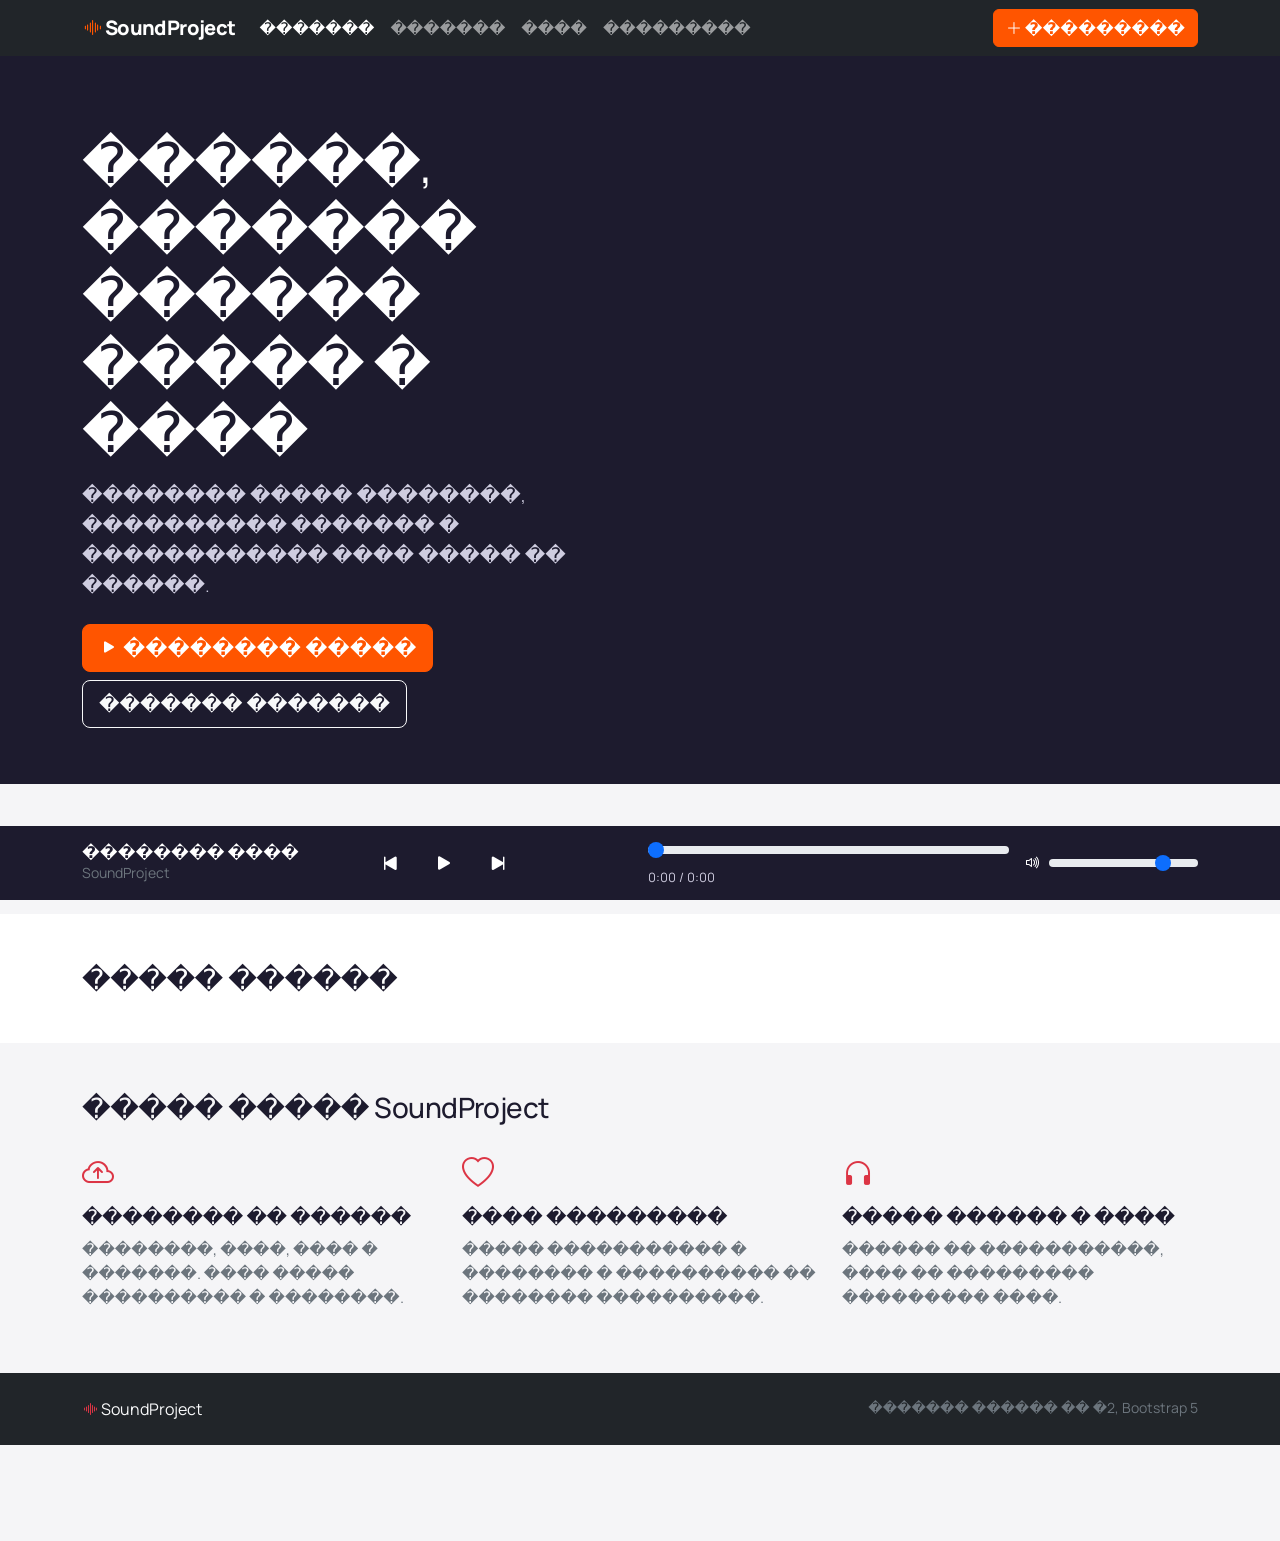
==== index.html @ 8f5ef2b9 "feat: add dark footer with navigation" ====
<!DOCTYPE html>
<html lang="ru">
<head>
    <meta charset="UTF-8">
    <meta name="viewport" content="width=device-width, initial-scale=1">
    <title>SoundProject � ������, ������� ������ �����</title>
    <meta name="description" content="SoundProject � ��������� ��� ����������� �������� � ����������.">
    <link rel="preconnect" href="https://fonts.googleapis.com">
    <link rel="preconnect" href="https://fonts.gstatic.com" crossorigin>
    <link href="https://fonts.googleapis.com/css2?family=Manrope:wght@400;600;800&display=swap" rel="stylesheet">
    <link href="https://cdn.jsdelivr.net/npm/bootstrap@5.3.3/dist/css/bootstrap.min.css" rel="stylesheet">
    <link href="https://cdn.jsdelivr.net/npm/bootstrap-icons@1.11.3/font/bootstrap-icons.min.css" rel="stylesheet">
    <link href="css/custom.css" rel="stylesheet">
</head>
<body>

    <header>
        <nav class="navbar navbar-expand-lg navbar-dark bg-dark sticky-top" aria-label="�������� ���������">
            <div class="container">
                <a class="navbar-brand" href="index.html"><i class="bi bi-soundwave"></i> SoundProject</a>
                <button class="navbar-toggler" type="button" data-bs-toggle="collapse" data-bs-target="#mainNav"
                        aria-controls="mainNav" aria-expanded="false" aria-label="������� ����">
                    <span class="navbar-toggler-icon"></span>
                </button>
                <div class="collapse navbar-collapse" id="mainNav">
                    <ul class="navbar-nav me-auto mb-2 mb-lg-0">
                        <li class="nav-item"><a class="nav-link active" aria-current="page" href="index.html">�������</a></li>
                        <li class="nav-item"><a class="nav-link" href="catalog.html">�������</a></li>
                        <li class="nav-item"><a class="nav-link" href="product.html">����</a></li>
                        <li class="nav-item"><a class="nav-link" href="order.html">���������</a></li>
                    </ul>
                    <button class="btn btn-accent" type="button" data-bs-toggle="modal" data-bs-target="#uploadModal">
                        <i class="bi bi-plus-lg"></i> ���������
                    </button>
                </div>
            </div>
        </nav>

        <section class="hero" aria-labelledby="heroTitle">
            <div class="container">
                <div class="row align-items-center g-5">
                    <div class="col-12 col-lg-6">
                        <h1 id="heroTitle" class="display-4 mb-3">������, ������� ������ ����� � ����</h1>
                        <p class="lead mb-4">�������� ����� ��������, ���������� ������� � ������������ ���� ����� �� ������.</p>
                        <div class="d-flex flex-wrap gap-2">
                            <button class="btn btn-accent btn-lg" type="button" id="heroPlay"><i class="bi bi-play-fill"></i> �������� �����</button>
                            <a class="btn btn-outline-light btn-lg" href="catalog.html">������� �������</a>
                        </div>
                    </div>
                    <div class="col-12 col-lg-6">
                        <div class="wave" id="wave" aria-hidden="true"></div>
                    </div>
                </div>
            </div>
        </section>
    </header>

    <main>
        <section class="py-5" aria-labelledby="trendTitle">
            <div class="container">
                <div class="d-flex justify-content-between align-items-end mb-4">
                    <h2 id="trendTitle" class="h3 mb-0">������ ������</h2>
                    <a href="catalog.html" class="link-dark fw-semibold">��� �����</a>
                </div>
                <div class="row g-4" id="trending"></div>
            </div>
        </section>

        <section class="py-5 bg-white" aria-labelledby="newTitle">
            <div class="container">
                <h2 id="newTitle" class="h3 mb-4">����� ������</h2>
                <div class="row g-4" id="releases"></div>
            </div>
        </section>

        <section class="py-5" aria-labelledby="perkTitle">
            <div class="container">
                <h2 id="perkTitle" class="h3 mb-4">����� ����� SoundProject</h2>
                <div class="row g-4">
                    <div class="col-12 col-md-6 col-lg-4">
                        <article class="h-100">
                            <i class="bi bi-cloud-arrow-up fs-2 text-danger"></i>
                            <h3 class="h5 mt-2">�������� �� ������</h3>
                            <p class="text-secondary">��������, ����, ���� � �������. ���� ����� ���������� � ��������.</p>
                        </article>
                    </div>
                    <div class="col-12 col-md-6 col-lg-4">
                        <article class="h-100">
                            <i class="bi bi-heart fs-2 text-danger"></i>
                            <h3 class="h5 mt-2">���� ���������</h3>
                            <p class="text-secondary">����� ����������� � �������� � ���������� �� �������� ����������.</p>
                        </article>
                    </div>
                    <div class="col-12 col-md-6 col-lg-4">
                        <article class="h-100">
                            <i class="bi bi-headphones fs-2 text-danger"></i>
                            <h3 class="h5 mt-2">����� ������ � ����</h3>
                            <p class="text-secondary">������ �� �����������, ���� �� ��������� ��������� ����.</p>
                        </article>
                    </div>
                </div>
            </div>
        </section>
    </main>

    <footer class="bg-dark text-light py-4">
        <div class="container d-flex flex-wrap justify-content-between gap-2">
            <span><i class="bi bi-soundwave text-danger"></i> SoundProject</span>
            <small class="text-secondary">������� ������ �� �2, Bootstrap 5</small>
        </div>
    </footer>

    <!-- ��������� ���� �������� -->
    <div class="modal fade" id="uploadModal" tabindex="-1" aria-labelledby="uploadModalLabel" aria-hidden="true">
        <div class="modal-dialog modal-dialog-centered">
            <div class="modal-content">
                <form id="uploadForm" novalidate>
                    <div class="modal-header">
                        <h2 class="modal-title h5" id="uploadModalLabel">��������� ����</h2>
                        <button type="button" class="btn-close" data-bs-dismiss="modal" aria-label="�������"></button>
                    </div>
                    <div class="modal-body">
                        <div class="mb-3">
                            <label for="upTitle" class="form-label">��������</label>
                            <input type="text" class="form-control" id="upTitle" required minlength="2">
                            <div class="invalid-feedback">������� ��������, ������� 2 �������.</div>
                        </div>
                        <div class="mb-3">
                            <label for="upArtist" class="form-label">������</label>
                            <input type="text" class="form-control" id="upArtist" required>
                            <div class="invalid-feedback">������� ��� �������.</div>
                        </div>
                        <div class="mb-3">
                            <label for="upGenre" class="form-label">����</label>
                            <select class="form-select" id="upGenre" required>
                                <option value="" selected disabled>�������� ����</option>
                                <option>Electronic</option>
                                <option>Lo-Fi</option>
                                <option>Hip-Hop</option>
                                <option>Pop</option>
                                <option>Rock</option>
                                <option>Ambient</option>
                            </select>
                            <div class="invalid-feedback">�������� ����.</div>
                        </div>
                        <div class="mb-3">
                            <label for="upAudio" class="form-label">���������</label>
                            <input type="file" class="form-control" id="upAudio" accept="audio/*" required>
                            <div class="invalid-feedback">���������� ���������.</div>
                        </div>
                        <div class="mb-3">
                            <label for="upCover" class="form-label">�������</label>
                            <input type="file" class="form-control" id="upCover" accept="image/*">
                        </div>
                        <div class="form-check">
                            <input class="form-check-input" type="checkbox" id="upRights" required>
                            <label class="form-check-label" for="upRights">� ���� ���� ����� �� ���� ����</label>
                            <div class="invalid-feedback">����������� ����� �� ����.</div>
                        </div>
                    </div>
                    <div class="modal-footer">
                        <button type="button" class="btn btn-outline-secondary" data-bs-dismiss="modal">������</button>
                        <button type="submit" class="btn btn-accent">������������</button>
                    </div>
                </form>
            </div>
        </div>
    </div>

    <!-- ����������� -->
    <div class="toast-container position-fixed top-0 end-0 p-3" style="z-index:1090">
        <div id="appToast" class="toast text-bg-dark" role="status" aria-live="polite" aria-atomic="true">
            <div class="toast-body"></div>
        </div>
    </div>

    <!-- ������ ����� -->
    <aside class="global-player" id="globalPlayer" aria-label="�����">
        <div class="container">
            <div class="row align-items-center g-3">
                <div class="col-6 col-md-3">
                    <div class="player-title text-truncate" id="playerTitle">�������� ����</div>
                    <div class="small text-secondary text-truncate" id="playerArtist">SoundProject</div>
                </div>
                <div class="col-6 col-md-3 d-flex justify-content-end justify-content-md-start gap-1">
                    <button class="btn" type="button" id="pPrev" aria-label="����������"><i class="bi bi-skip-start-fill fs-4"></i></button>
                    <button class="btn" type="button" id="pToggle" aria-label="������ ��� �����"><i class="bi bi-play-fill fs-4"></i></button>
                    <button class="btn" type="button" id="pNext" aria-label="���������"><i class="bi bi-skip-end-fill fs-4"></i></button>
                </div>
                <div class="col-12 col-md-4">
                    <input type="range" class="form-range" id="pProgress" min="0" max="100" step="0.1" value="0" aria-label="���������">
                    <div class="player-time" id="pTime">0:00 / 0:00</div>
                </div>
                <div class="d-none d-md-flex col-md-2 align-items-center gap-2">
                    <i class="bi bi-volume-up"></i>
                    <input type="range" class="form-range" id="pVolume" min="0" max="100" value="80" aria-label="���������">
                </div>
            </div>
        </div>
    </aside>

    <script src="https://cdn.jsdelivr.net/npm/bootstrap@5.3.3/dist/js/bootstrap.bundle.min.js"></script>
    <script src="js/app.js"></script>
    <script>
  document.addEventListener('sp:ready', () => {
    const draw = () => {
      const list = SP.allTracks();
      SP.renderCards('#trending', list.slice(0, 3), 'col-12 col-md-6 col-lg-4');
      SP.renderCards('#releases', list.slice(-4).reverse(), 'col-12 col-md-6 col-lg-3');
    };
    draw();
    document.addEventListener('tracks:changed', draw);
    document.getElementById('heroPlay').addEventListener('click', () => SP.playTrack(1));
  });
    </script>
</body>
</html>
---- css/custom.css ----
:root {
    --sp-paper: #f5f5f7;
    --sp-ink: #1d1b2e;
    --sp-accent: #ff5500;
    --sp-soft: #ffe3d6;
    --bs-body-font-family: 'Manrope',system-ui,sans-serif;
    --bs-body-bg: var(--sp-paper);
    --bs-body-color: var(--sp-ink)
}

body {
    padding-bottom: 96px
}

h1, h2, h3 {
    letter-spacing: -.02em;
    font-weight: 800
}

.navbar-brand {
    font-weight: 800;
    letter-spacing: -.03em
}

    .navbar-brand i {
        color: var(--sp-accent)
    }

.btn-accent {
    background: var(--sp-accent);
    border-color: var(--sp-accent);
    color: #fff;
    font-weight: 700
}

    .btn-accent:hover, .btn-accent:focus {
        background: #d94800;
        border-color: #d94800;
        color: #fff
    }

.badge-genre {
    background: var(--sp-soft);
    color: #8a2e00;
    font-weight: 600
}

:focus-visible {
    outline: 3px solid var(--sp-accent);
    outline-offset: 2px
}

/* Hero � ����� */
.hero {
    background: var(--sp-ink);
    color: #fff;
    padding: 72px 0 56px;
    overflow: hidden
}

    .hero .lead {
        max-width: 34em;
        color: #cfcde0
    }

.wave {
    display: flex;
    align-items: center;
    gap: 3px;
    height: 220px
}

    .wave span {
        flex: 1;
        min-width: 3px;
        border-radius: 3px;
        background: var(--sp-accent);
        height: var(--h);
        opacity: .9;
        transform-origin: center
    }

.is-playing .wave span {
    animation: pulse .9s ease-in-out infinite alternate;
    animation-delay: var(--d)
}

@keyframes pulse {
    to {
        transform: scaleY(.35)
    }
}

/* �������� ������ */
.track-card {
    border: 0;
    border-radius: 14px;
    overflow: hidden;
    box-shadow: 0 1px 0 rgba(29,27,46,.08)
}

.cover {
    position: relative;
    aspect-ratio: 16/10;
    background: linear-gradient(135deg,hsl(var(--h),90%,55%),hsl(calc(var(--h) + 50),70%,28%))
}

    .cover::after {
        content: "\F4DB";
        font-family: bootstrap-icons;
        position: absolute;
        right: 14px;
        top: 10px;
        font-size: 1.6rem;
        color: rgba(255,255,255,.55)
    }

.btn-play {
    position: absolute;
    left: 14px;
    bottom: 14px;
    width: 52px;
    height: 52px;
    border-radius: 50%;
    background: #fff;
    color: var(--sp-accent);
    font-size: 1.5rem;
    line-height: 1;
    padding: 0
}

    .btn-play:hover {
        background: var(--sp-accent);
        color: #fff
    }

.btn-like {
    color: var(--sp-ink)
}

    .btn-like.liked {
        color: var(--sp-accent)
    }

/* ������ ����� */
.global-player {
    position: fixed;
    bottom: 0;
    left: 0;
    right: 0;
    z-index: 1030;
    background: var(--sp-ink);
    color: #fff;
    padding: 12px 0
}

    .global-player .form-range {
        --bs-body-bg: #fff
    }

    .global-player .btn {
        color: #fff
    }

    .global-player .player-title {
        font-weight: 700;
        line-height: 1.2
    }

    .global-player .player-time {
        font-variant-numeric: tabular-nums;
        font-size: .8rem;
        color: #cfcde0
    }

@media (prefers-reduced-motion:reduce) {
    .is-playing .wave span {
        animation: none
    }
}
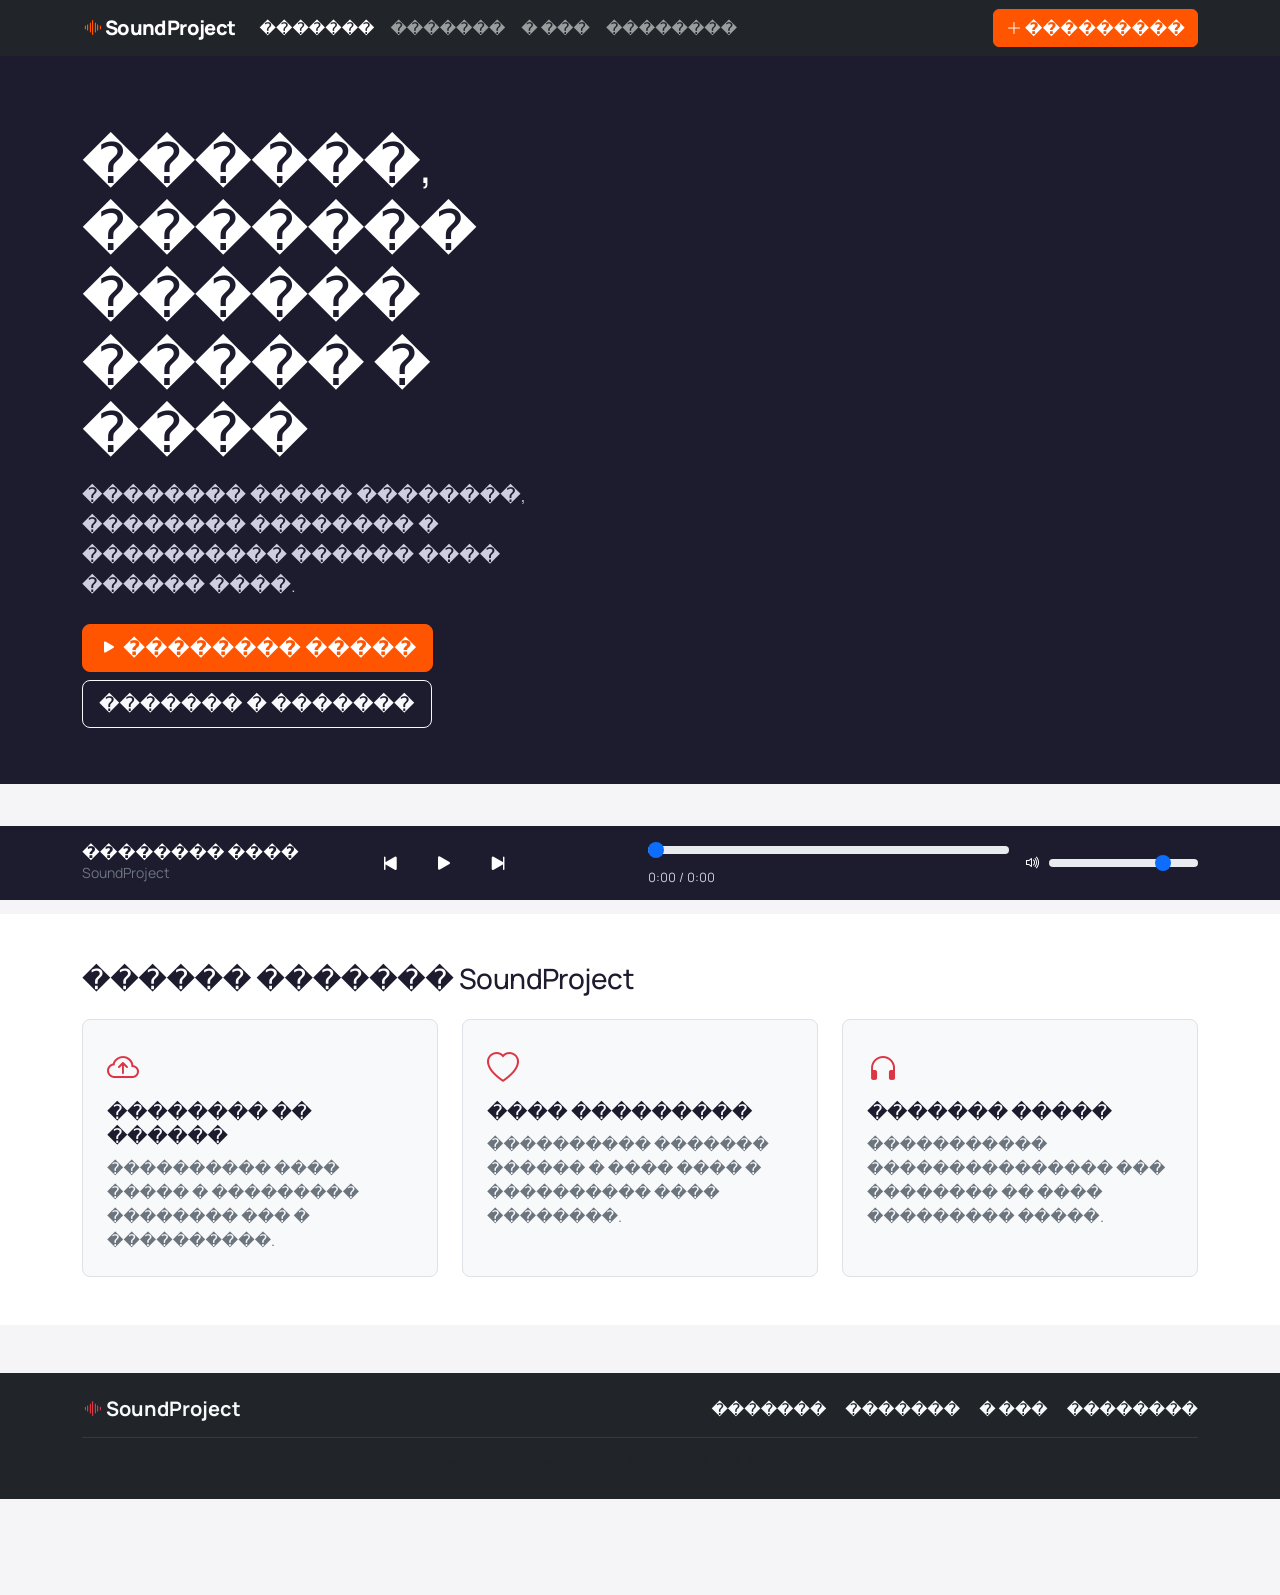
==== commit fa4d19b2: "feat: updated pages to Home, Catalog, About, Contacts with dark footer" ====
--- a/index.html
+++ b/index.html
@@ -3,8 +3,7 @@
 <head>
     <meta charset="UTF-8">
     <meta name="viewport" content="width=device-width, initial-scale=1">
-    <title>SoundProject � ������, ������� ������ �����</title>
-    <meta name="description" content="SoundProject � ��������� ��� ����������� �������� � ����������.">
+    <title>SoundProject � �������</title>
     <link rel="preconnect" href="https://fonts.googleapis.com">
     <link rel="preconnect" href="https://fonts.gstatic.com" crossorigin>
     <link href="https://fonts.googleapis.com/css2?family=Manrope:wght@400;600;800&display=swap" rel="stylesheet">
@@ -26,8 +25,8 @@
                     <ul class="navbar-nav me-auto mb-2 mb-lg-0">
                         <li class="nav-item"><a class="nav-link active" aria-current="page" href="index.html">�������</a></li>
                         <li class="nav-item"><a class="nav-link" href="catalog.html">�������</a></li>
-                        <li class="nav-item"><a class="nav-link" href="product.html">����</a></li>
-                        <li class="nav-item"><a class="nav-link" href="order.html">���������</a></li>
+                        <li class="nav-item"><a class="nav-link" href="about.html">� ���</a></li>
+                        <li class="nav-item"><a class="nav-link" href="contacts.html">��������</a></li>
                     </ul>
                     <button class="btn btn-accent" type="button" data-bs-toggle="modal" data-bs-target="#uploadModal">
                         <i class="bi bi-plus-lg"></i> ���������
@@ -41,10 +40,10 @@
                 <div class="row align-items-center g-5">
                     <div class="col-12 col-lg-6">
                         <h1 id="heroTitle" class="display-4 mb-3">������, ������� ������ ����� � ����</h1>
-                        <p class="lead mb-4">�������� ����� ��������, ���������� ������� � ������������ ���� ����� �� ������.</p>
+                        <p class="lead mb-4">�������� ����� ��������, �������� �������� � ���������� ������ ���� ������ ����.</p>
                         <div class="d-flex flex-wrap gap-2">
                             <button class="btn btn-accent btn-lg" type="button" id="heroPlay"><i class="bi bi-play-fill"></i> �������� �����</button>
-                            <a class="btn btn-outline-light btn-lg" href="catalog.html">������� �������</a>
+                            <a class="btn btn-outline-light btn-lg" href="catalog.html">������� � �������</a>
                         </div>
                     </div>
                     <div class="col-12 col-lg-6">
@@ -66,36 +65,29 @@
             </div>
         </section>
 
-        <section class="py-5 bg-white" aria-labelledby="newTitle">
-            <div class="container">
-                <h2 id="newTitle" class="h3 mb-4">����� ������</h2>
-                <div class="row g-4" id="releases"></div>
-            </div>
-        </section>
-
-        <section class="py-5" aria-labelledby="perkTitle">
-            <div class="container">
-                <h2 id="perkTitle" class="h3 mb-4">����� ����� SoundProject</h2>
+        <section class="py-5 bg-white" aria-labelledby="perkTitle">
+            <div class="container">
+                <h2 id="perkTitle" class="h3 mb-4">������ ������� SoundProject</h2>
                 <div class="row g-4">
                     <div class="col-12 col-md-6 col-lg-4">
-                        <article class="h-100">
+                        <article class="h-100 p-4 border rounded-3 bg-light">
                             <i class="bi bi-cloud-arrow-up fs-2 text-danger"></i>
                             <h3 class="h5 mt-2">�������� �� ������</h3>
-                            <p class="text-secondary">��������, ����, ���� � �������. ���� ����� ���������� � ��������.</p>
+                            <p class="text-secondary mb-0">���������� ���� ����� � ��������� �������� ��� � ����������.</p>
                         </article>
                     </div>
                     <div class="col-12 col-md-6 col-lg-4">
-                        <article class="h-100">
+                        <article class="h-100 p-4 border rounded-3 bg-light">
                             <i class="bi bi-heart fs-2 text-danger"></i>
                             <h3 class="h5 mt-2">���� ���������</h3>
-                            <p class="text-secondary">����� ����������� � �������� � ���������� �� �������� ����������.</p>
+                            <p class="text-secondary mb-0">���������� ������� ������ � ���� ���� � ���������� ���� ��������.</p>
                         </article>
                     </div>
                     <div class="col-12 col-md-6 col-lg-4">
-                        <article class="h-100">
+                        <article class="h-100 p-4 border rounded-3 bg-light">
                             <i class="bi bi-headphones fs-2 text-danger"></i>
-                            <h3 class="h5 mt-2">����� ������ � ����</h3>
-                            <p class="text-secondary">������ �� �����������, ���� �� ��������� ��������� ����.</p>
+                            <h3 class="h5 mt-2">������� �����</h3>
+                            <p class="text-secondary mb-0">����������� ��������������� ��� �������� �� ���� ��������� �����.</p>
                         </article>
                     </div>
                 </div>
@@ -103,14 +95,30 @@
         </section>
     </main>
 
-    <footer class="bg-dark text-light py-4">
-        <div class="container d-flex flex-wrap justify-content-between gap-2">
-            <span><i class="bi bi-soundwave text-danger"></i> SoundProject</span>
-            <small class="text-secondary">������� ������ �� �2, Bootstrap 5</small>
+    <footer class="bg-dark text-light py-4 mt-5">
+        <div class="container">
+            <div class="row gy-3 align-items-center">
+                <div class="col-md-4 text-center text-md-start">
+                    <h5 class="fw-bold mb-0"><i class="bi bi-soundwave text-danger"></i> SoundProject</h5>
+                </div>
+                <div class="col-md-8 text-center text-md-end">
+                    <ul class="list-inline mb-0">
+                        <li class="list-inline-item me-3"><a href="index.html" class="text-light text-decoration-none">�������</a></li>
+                        <li class="list-inline-item me-3"><a href="catalog.html" class="text-light text-decoration-none">�������</a></li>
+                        <li class="list-inline-item me-3"><a href="about.html" class="text-light text-decoration-none">� ���</a></li>
+                        <li class="list-inline-item"><a href="contacts.html" class="text-light text-decoration-none">��������</a></li>
+                    </ul>
+                </div>
+            </div>
+            <hr class="my-3 border-secondary">
+            <div class="row">
+                <div class="col text-center text-muted small">
+                    &copy; 2026 SoundProject. ��� ����� ��������.
+                </div>
+            </div>
         </div>
     </footer>
 
-    <!-- ��������� ���� �������� -->
     <div class="modal fade" id="uploadModal" tabindex="-1" aria-labelledby="uploadModalLabel" aria-hidden="true">
         <div class="modal-dialog modal-dialog-centered">
             <div class="modal-content">
@@ -148,15 +156,6 @@
                             <input type="file" class="form-control" id="upAudio" accept="audio/*" required>
                             <div class="invalid-feedback">���������� ���������.</div>
                         </div>
-                        <div class="mb-3">
-                            <label for="upCover" class="form-label">�������</label>
-                            <input type="file" class="form-control" id="upCover" accept="image/*">
-                        </div>
-                        <div class="form-check">
-                            <input class="form-check-input" type="checkbox" id="upRights" required>
-                            <label class="form-check-label" for="upRights">� ���� ���� ����� �� ���� ����</label>
-                            <div class="invalid-feedback">����������� ����� �� ����.</div>
-                        </div>
                     </div>
                     <div class="modal-footer">
                         <button type="button" class="btn btn-outline-secondary" data-bs-dismiss="modal">������</button>
@@ -167,14 +166,12 @@
         </div>
     </div>
 
-    <!-- ����������� -->
     <div class="toast-container position-fixed top-0 end-0 p-3" style="z-index:1090">
         <div id="appToast" class="toast text-bg-dark" role="status" aria-live="polite" aria-atomic="true">
             <div class="toast-body"></div>
         </div>
     </div>
 
-    <!-- ������ ����� -->
     <aside class="global-player" id="globalPlayer" aria-label="�����">
         <div class="container">
             <div class="row align-items-center g-3">
@@ -202,16 +199,15 @@
     <script src="https://cdn.jsdelivr.net/npm/bootstrap@5.3.3/dist/js/bootstrap.bundle.min.js"></script>
     <script src="js/app.js"></script>
     <script>
-  document.addEventListener('sp:ready', () => {
-    const draw = () => {
-      const list = SP.allTracks();
-      SP.renderCards('#trending', list.slice(0, 3), 'col-12 col-md-6 col-lg-4');
-      SP.renderCards('#releases', list.slice(-4).reverse(), 'col-12 col-md-6 col-lg-3');
-    };
-    draw();
-    document.addEventListener('tracks:changed', draw);
-    document.getElementById('heroPlay').addEventListener('click', () => SP.playTrack(1));
-  });
+        document.addEventListener('sp:ready', () => {
+            const draw = () => {
+                const list = SP.allTracks();
+                SP.renderCards('#trending', list.slice(0, 3), 'col-12 col-md-6 col-lg-4');
+            };
+            draw();
+            document.addEventListener('tracks:changed', draw);
+            document.getElementById('heroPlay').addEventListener('click', () => SP.playTrack(1));
+        });
     </script>
 </body>
 </html>
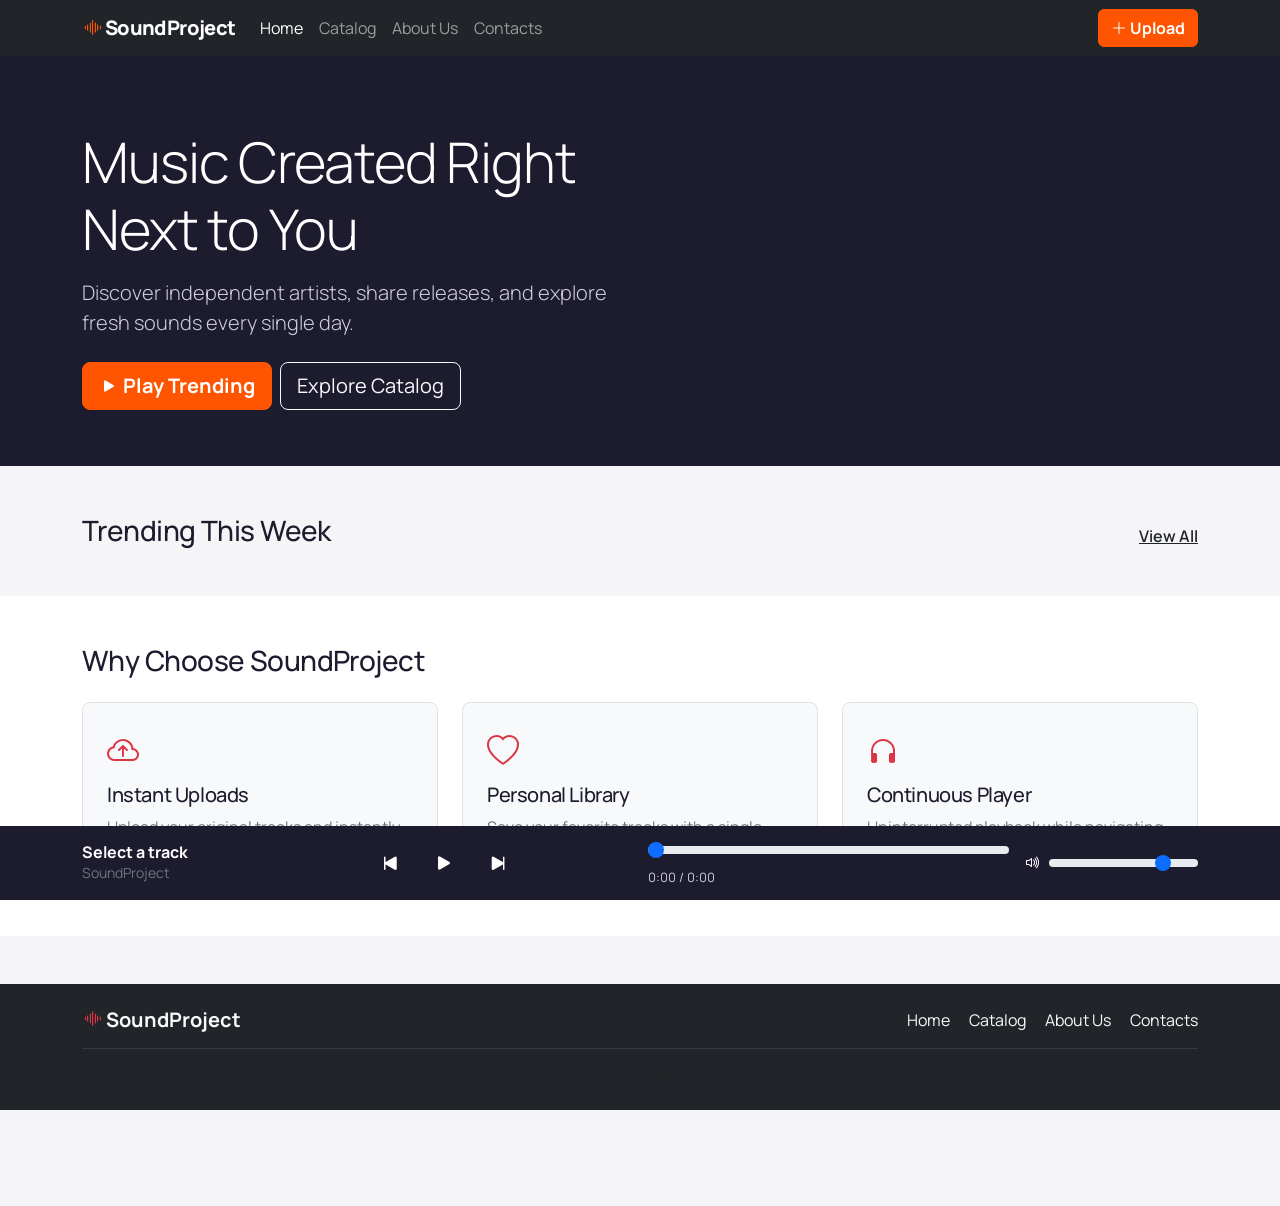
==== commit 3b19c1a6: "fix: index.html encoding fix" ====
--- a/index.html
+++ b/index.html
@@ -1,9 +1,9 @@
 <!DOCTYPE html>
-<html lang="ru">
+<html lang="en">
 <head>
     <meta charset="UTF-8">
     <meta name="viewport" content="width=device-width, initial-scale=1">
-    <title>SoundProject � �������</title>
+    <title>SoundProject � Home</title>
     <link rel="preconnect" href="https://fonts.googleapis.com">
     <link rel="preconnect" href="https://fonts.gstatic.com" crossorigin>
     <link href="https://fonts.googleapis.com/css2?family=Manrope:wght@400;600;800&display=swap" rel="stylesheet">
@@ -14,22 +14,22 @@
 <body>
 
     <header>
-        <nav class="navbar navbar-expand-lg navbar-dark bg-dark sticky-top" aria-label="�������� ���������">
+        <nav class="navbar navbar-expand-lg navbar-dark bg-dark sticky-top" aria-label="Main Navigation">
             <div class="container">
                 <a class="navbar-brand" href="index.html"><i class="bi bi-soundwave"></i> SoundProject</a>
                 <button class="navbar-toggler" type="button" data-bs-toggle="collapse" data-bs-target="#mainNav"
-                        aria-controls="mainNav" aria-expanded="false" aria-label="������� ����">
+                        aria-controls="mainNav" aria-expanded="false" aria-label="Toggle navigation">
                     <span class="navbar-toggler-icon"></span>
                 </button>
                 <div class="collapse navbar-collapse" id="mainNav">
                     <ul class="navbar-nav me-auto mb-2 mb-lg-0">
-                        <li class="nav-item"><a class="nav-link active" aria-current="page" href="index.html">�������</a></li>
-                        <li class="nav-item"><a class="nav-link" href="catalog.html">�������</a></li>
-                        <li class="nav-item"><a class="nav-link" href="about.html">� ���</a></li>
-                        <li class="nav-item"><a class="nav-link" href="contacts.html">��������</a></li>
+                        <li class="nav-item"><a class="nav-link active" aria-current="page" href="index.html">Home</a></li>
+                        <li class="nav-item"><a class="nav-link" href="catalog.html">Catalog</a></li>
+                        <li class="nav-item"><a class="nav-link" href="about.html">About Us</a></li>
+                        <li class="nav-item"><a class="nav-link" href="contacts.html">Contacts</a></li>
                     </ul>
                     <button class="btn btn-accent" type="button" data-bs-toggle="modal" data-bs-target="#uploadModal">
-                        <i class="bi bi-plus-lg"></i> ���������
+                        <i class="bi bi-plus-lg"></i> Upload
                     </button>
                 </div>
             </div>
@@ -39,11 +39,11 @@
             <div class="container">
                 <div class="row align-items-center g-5">
                     <div class="col-12 col-lg-6">
-                        <h1 id="heroTitle" class="display-4 mb-3">������, ������� ������ ����� � ����</h1>
-                        <p class="lead mb-4">�������� ����� ��������, �������� �������� � ���������� ������ ���� ������ ����.</p>
+                        <h1 id="heroTitle" class="display-4 mb-3">Music Created Right Next to You</h1>
+                        <p class="lead mb-4">Discover independent artists, share releases, and explore fresh sounds every single day.</p>
                         <div class="d-flex flex-wrap gap-2">
-                            <button class="btn btn-accent btn-lg" type="button" id="heroPlay"><i class="bi bi-play-fill"></i> �������� �����</button>
-                            <a class="btn btn-outline-light btn-lg" href="catalog.html">������� � �������</a>
+                            <button class="btn btn-accent btn-lg" type="button" id="heroPlay"><i class="bi bi-play-fill"></i> Play Trending</button>
+                            <a class="btn btn-outline-light btn-lg" href="catalog.html">Explore Catalog</a>
                         </div>
                     </div>
                     <div class="col-12 col-lg-6">
@@ -58,8 +58,8 @@
         <section class="py-5" aria-labelledby="trendTitle">
             <div class="container">
                 <div class="d-flex justify-content-between align-items-end mb-4">
-                    <h2 id="trendTitle" class="h3 mb-0">������ ������</h2>
-                    <a href="catalog.html" class="link-dark fw-semibold">��� �����</a>
+                    <h2 id="trendTitle" class="h3 mb-0">Trending This Week</h2>
+                    <a href="catalog.html" class="link-dark fw-semibold">View All</a>
                 </div>
                 <div class="row g-4" id="trending"></div>
             </div>
@@ -67,27 +67,27 @@
 
         <section class="py-5 bg-white" aria-labelledby="perkTitle">
             <div class="container">
-                <h2 id="perkTitle" class="h3 mb-4">������ ������� SoundProject</h2>
+                <h2 id="perkTitle" class="h3 mb-4">Why Choose SoundProject</h2>
                 <div class="row g-4">
                     <div class="col-12 col-md-6 col-lg-4">
                         <article class="h-100 p-4 border rounded-3 bg-light">
                             <i class="bi bi-cloud-arrow-up fs-2 text-danger"></i>
-                            <h3 class="h5 mt-2">�������� �� ������</h3>
-                            <p class="text-secondary mb-0">���������� ���� ����� � ��������� �������� ��� � ����������.</p>
+                            <h3 class="h5 mt-2">Instant Uploads</h3>
+                            <p class="text-secondary mb-0">Upload your original tracks and instantly share them with an active audience.</p>
                         </article>
                     </div>
                     <div class="col-12 col-md-6 col-lg-4">
                         <article class="h-100 p-4 border rounded-3 bg-light">
                             <i class="bi bi-heart fs-2 text-danger"></i>
-                            <h3 class="h5 mt-2">���� ���������</h3>
-                            <p class="text-secondary mb-0">���������� ������� ������ � ���� ���� � ���������� ���� ��������.</p>
+                            <h3 class="h5 mt-2">Personal Library</h3>
+                            <p class="text-secondary mb-0">Save your favorite tracks with a single click to build your custom playlist.</p>
                         </article>
                     </div>
                     <div class="col-12 col-md-6 col-lg-4">
                         <article class="h-100 p-4 border rounded-3 bg-light">
                             <i class="bi bi-headphones fs-2 text-danger"></i>
-                            <h3 class="h5 mt-2">������� �����</h3>
-                            <p class="text-secondary mb-0">����������� ��������������� ��� �������� �� ���� ��������� �����.</p>
+                            <h3 class="h5 mt-2">Continuous Player</h3>
+                            <p class="text-secondary mb-0">Uninterrupted playback while navigating across all pages of the platform.</p>
                         </article>
                     </div>
                 </div>
@@ -103,17 +103,17 @@
                 </div>
                 <div class="col-md-8 text-center text-md-end">
                     <ul class="list-inline mb-0">
-                        <li class="list-inline-item me-3"><a href="index.html" class="text-light text-decoration-none">�������</a></li>
-                        <li class="list-inline-item me-3"><a href="catalog.html" class="text-light text-decoration-none">�������</a></li>
-                        <li class="list-inline-item me-3"><a href="about.html" class="text-light text-decoration-none">� ���</a></li>
-                        <li class="list-inline-item"><a href="contacts.html" class="text-light text-decoration-none">��������</a></li>
+                        <li class="list-inline-item me-3"><a href="index.html" class="text-light text-decoration-none">Home</a></li>
+                        <li class="list-inline-item me-3"><a href="catalog.html" class="text-light text-decoration-none">Catalog</a></li>
+                        <li class="list-inline-item me-3"><a href="about.html" class="text-light text-decoration-none">About Us</a></li>
+                        <li class="list-inline-item"><a href="contacts.html" class="text-light text-decoration-none">Contacts</a></li>
                     </ul>
                 </div>
             </div>
             <hr class="my-3 border-secondary">
             <div class="row">
                 <div class="col text-center text-muted small">
-                    &copy; 2026 SoundProject. ��� ����� ��������.
+                    &copy; 2026 SoundProject. All rights reserved.
                 </div>
             </div>
         </div>
@@ -124,24 +124,22 @@
             <div class="modal-content">
                 <form id="uploadForm" novalidate>
                     <div class="modal-header">
-                        <h2 class="modal-title h5" id="uploadModalLabel">��������� ����</h2>
-                        <button type="button" class="btn-close" data-bs-dismiss="modal" aria-label="�������"></button>
+                        <h2 class="modal-title h5" id="uploadModalLabel">Upload Track</h2>
+                        <button type="button" class="btn-close" data-bs-dismiss="modal" aria-label="Close"></button>
                     </div>
                     <div class="modal-body">
                         <div class="mb-3">
-                            <label for="upTitle" class="form-label">��������</label>
+                            <label for="upTitle" class="form-label">Track Title</label>
                             <input type="text" class="form-control" id="upTitle" required minlength="2">
-                            <div class="invalid-feedback">������� ��������, ������� 2 �������.</div>
-                        </div>
-                        <div class="mb-3">
-                            <label for="upArtist" class="form-label">������</label>
+                        </div>
+                        <div class="mb-3">
+                            <label for="upArtist" class="form-label">Artist Name</label>
                             <input type="text" class="form-control" id="upArtist" required>
-                            <div class="invalid-feedback">������� ��� �������.</div>
-                        </div>
-                        <div class="mb-3">
-                            <label for="upGenre" class="form-label">����</label>
+                        </div>
+                        <div class="mb-3">
+                            <label for="upGenre" class="form-label">Genre</label>
                             <select class="form-select" id="upGenre" required>
-                                <option value="" selected disabled>�������� ����</option>
+                                <option value="" selected disabled>Select Genre</option>
                                 <option>Electronic</option>
                                 <option>Lo-Fi</option>
                                 <option>Hip-Hop</option>
@@ -149,17 +147,15 @@
                                 <option>Rock</option>
                                 <option>Ambient</option>
                             </select>
-                            <div class="invalid-feedback">�������� ����.</div>
-                        </div>
-                        <div class="mb-3">
-                            <label for="upAudio" class="form-label">���������</label>
+                        </div>
+                        <div class="mb-3">
+                            <label for="upAudio" class="form-label">Audio File</label>
                             <input type="file" class="form-control" id="upAudio" accept="audio/*" required>
-                            <div class="invalid-feedback">���������� ���������.</div>
                         </div>
                     </div>
                     <div class="modal-footer">
-                        <button type="button" class="btn btn-outline-secondary" data-bs-dismiss="modal">������</button>
-                        <button type="submit" class="btn btn-accent">������������</button>
+                        <button type="button" class="btn btn-outline-secondary" data-bs-dismiss="modal">Cancel</button>
+                        <button type="submit" class="btn btn-accent">Publish</button>
                     </div>
                 </form>
             </div>
@@ -172,25 +168,25 @@
         </div>
     </div>
 
-    <aside class="global-player" id="globalPlayer" aria-label="�����">
+    <aside class="global-player" id="globalPlayer" aria-label="Music Player">
         <div class="container">
             <div class="row align-items-center g-3">
                 <div class="col-6 col-md-3">
-                    <div class="player-title text-truncate" id="playerTitle">�������� ����</div>
+                    <div class="player-title text-truncate" id="playerTitle">Select a track</div>
                     <div class="small text-secondary text-truncate" id="playerArtist">SoundProject</div>
                 </div>
                 <div class="col-6 col-md-3 d-flex justify-content-end justify-content-md-start gap-1">
-                    <button class="btn" type="button" id="pPrev" aria-label="����������"><i class="bi bi-skip-start-fill fs-4"></i></button>
-                    <button class="btn" type="button" id="pToggle" aria-label="������ ��� �����"><i class="bi bi-play-fill fs-4"></i></button>
-                    <button class="btn" type="button" id="pNext" aria-label="���������"><i class="bi bi-skip-end-fill fs-4"></i></button>
+                    <button class="btn" type="button" id="pPrev" aria-label="Previous"><i class="bi bi-skip-start-fill fs-4"></i></button>
+                    <button class="btn" type="button" id="pToggle" aria-label="Play or Pause"><i class="bi bi-play-fill fs-4"></i></button>
+                    <button class="btn" type="button" id="pNext" aria-label="Next"><i class="bi bi-skip-end-fill fs-4"></i></button>
                 </div>
                 <div class="col-12 col-md-4">
-                    <input type="range" class="form-range" id="pProgress" min="0" max="100" step="0.1" value="0" aria-label="���������">
+                    <input type="range" class="form-range" id="pProgress" min="0" max="100" step="0.1" value="0" aria-label="Seek progress">
                     <div class="player-time" id="pTime">0:00 / 0:00</div>
                 </div>
                 <div class="d-none d-md-flex col-md-2 align-items-center gap-2">
                     <i class="bi bi-volume-up"></i>
-                    <input type="range" class="form-range" id="pVolume" min="0" max="100" value="80" aria-label="���������">
+                    <input type="range" class="form-range" id="pVolume" min="0" max="100" value="80" aria-label="Volume">
                 </div>
             </div>
         </div>
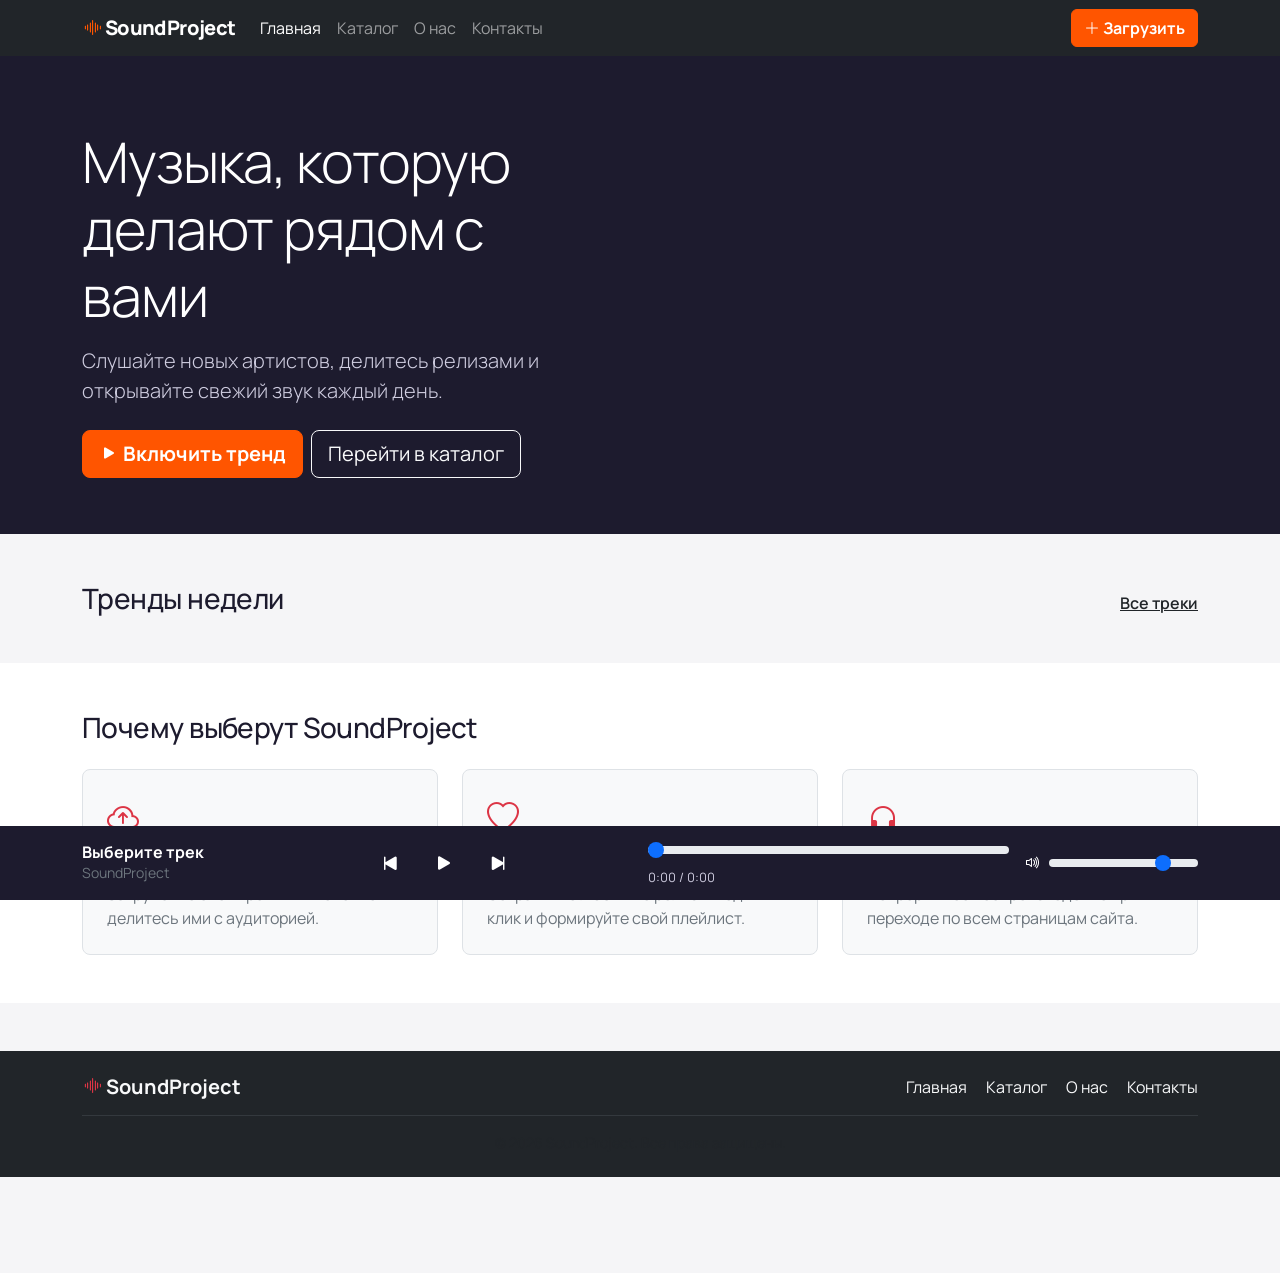
==== commit e373fe0e: "feat: translate all pages to Russian with UTF-8 encoding" ====
--- a/index.html
+++ b/index.html
@@ -1,9 +1,9 @@
-<!DOCTYPE html>
-<html lang="en">
+﻿<!DOCTYPE html>
+<html lang="ru">
 <head>
     <meta charset="UTF-8">
     <meta name="viewport" content="width=device-width, initial-scale=1">
-    <title>SoundProject � Home</title>
+    <title>SoundProject — Главная</title>
     <link rel="preconnect" href="https://fonts.googleapis.com">
     <link rel="preconnect" href="https://fonts.gstatic.com" crossorigin>
     <link href="https://fonts.googleapis.com/css2?family=Manrope:wght@400;600;800&display=swap" rel="stylesheet">
@@ -14,22 +14,22 @@
 <body>
 
     <header>
-        <nav class="navbar navbar-expand-lg navbar-dark bg-dark sticky-top" aria-label="Main Navigation">
+        <nav class="navbar navbar-expand-lg navbar-dark bg-dark sticky-top" aria-label="Основная навигация">
             <div class="container">
                 <a class="navbar-brand" href="index.html"><i class="bi bi-soundwave"></i> SoundProject</a>
                 <button class="navbar-toggler" type="button" data-bs-toggle="collapse" data-bs-target="#mainNav"
-                        aria-controls="mainNav" aria-expanded="false" aria-label="Toggle navigation">
+                        aria-controls="mainNav" aria-expanded="false" aria-label="Открыть меню">
                     <span class="navbar-toggler-icon"></span>
                 </button>
                 <div class="collapse navbar-collapse" id="mainNav">
                     <ul class="navbar-nav me-auto mb-2 mb-lg-0">
-                        <li class="nav-item"><a class="nav-link active" aria-current="page" href="index.html">Home</a></li>
-                        <li class="nav-item"><a class="nav-link" href="catalog.html">Catalog</a></li>
-                        <li class="nav-item"><a class="nav-link" href="about.html">About Us</a></li>
-                        <li class="nav-item"><a class="nav-link" href="contacts.html">Contacts</a></li>
+                        <li class="nav-item"><a class="nav-link active" aria-current="page" href="index.html">Главная</a></li>
+                        <li class="nav-item"><a class="nav-link" href="catalog.html">Каталог</a></li>
+                        <li class="nav-item"><a class="nav-link" href="about.html">О нас</a></li>
+                        <li class="nav-item"><a class="nav-link" href="contacts.html">Контакты</a></li>
                     </ul>
                     <button class="btn btn-accent" type="button" data-bs-toggle="modal" data-bs-target="#uploadModal">
-                        <i class="bi bi-plus-lg"></i> Upload
+                        <i class="bi bi-plus-lg"></i> Загрузить
                     </button>
                 </div>
             </div>
@@ -39,11 +39,11 @@
             <div class="container">
                 <div class="row align-items-center g-5">
                     <div class="col-12 col-lg-6">
-                        <h1 id="heroTitle" class="display-4 mb-3">Music Created Right Next to You</h1>
-                        <p class="lead mb-4">Discover independent artists, share releases, and explore fresh sounds every single day.</p>
+                        <h1 id="heroTitle" class="display-4 mb-3">Музыка, которую делают рядом с вами</h1>
+                        <p class="lead mb-4">Слушайте новых артистов, делитесь релизами и открывайте свежий звук каждый день.</p>
                         <div class="d-flex flex-wrap gap-2">
-                            <button class="btn btn-accent btn-lg" type="button" id="heroPlay"><i class="bi bi-play-fill"></i> Play Trending</button>
-                            <a class="btn btn-outline-light btn-lg" href="catalog.html">Explore Catalog</a>
+                            <button class="btn btn-accent btn-lg" type="button" id="heroPlay"><i class="bi bi-play-fill"></i> Включить тренд</button>
+                            <a class="btn btn-outline-light btn-lg" href="catalog.html">Перейти в каталог</a>
                         </div>
                     </div>
                     <div class="col-12 col-lg-6">
@@ -58,8 +58,8 @@
         <section class="py-5" aria-labelledby="trendTitle">
             <div class="container">
                 <div class="d-flex justify-content-between align-items-end mb-4">
-                    <h2 id="trendTitle" class="h3 mb-0">Trending This Week</h2>
-                    <a href="catalog.html" class="link-dark fw-semibold">View All</a>
+                    <h2 id="trendTitle" class="h3 mb-0">Тренды недели</h2>
+                    <a href="catalog.html" class="link-dark fw-semibold">Все треки</a>
                 </div>
                 <div class="row g-4" id="trending"></div>
             </div>
@@ -67,27 +67,27 @@
 
         <section class="py-5 bg-white" aria-labelledby="perkTitle">
             <div class="container">
-                <h2 id="perkTitle" class="h3 mb-4">Why Choose SoundProject</h2>
+                <h2 id="perkTitle" class="h3 mb-4">Почему выберут SoundProject</h2>
                 <div class="row g-4">
                     <div class="col-12 col-md-6 col-lg-4">
                         <article class="h-100 p-4 border rounded-3 bg-light">
                             <i class="bi bi-cloud-arrow-up fs-2 text-danger"></i>
-                            <h3 class="h5 mt-2">Instant Uploads</h3>
-                            <p class="text-secondary mb-0">Upload your original tracks and instantly share them with an active audience.</p>
+                            <h3 class="h5 mt-2">Загрузка за минуту</h3>
+                            <p class="text-secondary mb-0">Загружайте свои треки и мгновенно делитесь ими с аудиторией.</p>
                         </article>
                     </div>
                     <div class="col-12 col-md-6 col-lg-4">
                         <article class="h-100 p-4 border rounded-3 bg-light">
                             <i class="bi bi-heart fs-2 text-danger"></i>
-                            <h3 class="h5 mt-2">Personal Library</h3>
-                            <p class="text-secondary mb-0">Save your favorite tracks with a single click to build your custom playlist.</p>
+                            <h3 class="h5 mt-2">Своя медиатека</h3>
+                            <p class="text-secondary mb-0">Сохраняйте любимые релизы в один клик и формируйте свой плейлист.</p>
                         </article>
                     </div>
                     <div class="col-12 col-md-6 col-lg-4">
                         <article class="h-100 p-4 border rounded-3 bg-light">
                             <i class="bi bi-headphones fs-2 text-danger"></i>
-                            <h3 class="h5 mt-2">Continuous Player</h3>
-                            <p class="text-secondary mb-0">Uninterrupted playback while navigating across all pages of the platform.</p>
+                            <h3 class="h5 mt-2">Удобный плеер</h3>
+                            <p class="text-secondary mb-0">Непрерывное воспроизведение при переходе по всем страницам сайта.</p>
                         </article>
                     </div>
                 </div>
@@ -103,17 +103,17 @@
                 </div>
                 <div class="col-md-8 text-center text-md-end">
                     <ul class="list-inline mb-0">
-                        <li class="list-inline-item me-3"><a href="index.html" class="text-light text-decoration-none">Home</a></li>
-                        <li class="list-inline-item me-3"><a href="catalog.html" class="text-light text-decoration-none">Catalog</a></li>
-                        <li class="list-inline-item me-3"><a href="about.html" class="text-light text-decoration-none">About Us</a></li>
-                        <li class="list-inline-item"><a href="contacts.html" class="text-light text-decoration-none">Contacts</a></li>
+                        <li class="list-inline-item me-3"><a href="index.html" class="text-light text-decoration-none">Главная</a></li>
+                        <li class="list-inline-item me-3"><a href="catalog.html" class="text-light text-decoration-none">Каталог</a></li>
+                        <li class="list-inline-item me-3"><a href="about.html" class="text-light text-decoration-none">О нас</a></li>
+                        <li class="list-inline-item"><a href="contacts.html" class="text-light text-decoration-none">Контакты</a></li>
                     </ul>
                 </div>
             </div>
             <hr class="my-3 border-secondary">
             <div class="row">
                 <div class="col text-center text-muted small">
-                    &copy; 2026 SoundProject. All rights reserved.
+                    &copy; 2026 SoundProject. Все права защищены.
                 </div>
             </div>
         </div>
@@ -124,22 +124,22 @@
             <div class="modal-content">
                 <form id="uploadForm" novalidate>
                     <div class="modal-header">
-                        <h2 class="modal-title h5" id="uploadModalLabel">Upload Track</h2>
-                        <button type="button" class="btn-close" data-bs-dismiss="modal" aria-label="Close"></button>
+                        <h2 class="modal-title h5" id="uploadModalLabel">Загрузить трек</h2>
+                        <button type="button" class="btn-close" data-bs-dismiss="modal" aria-label="Закрыть"></button>
                     </div>
                     <div class="modal-body">
                         <div class="mb-3">
-                            <label for="upTitle" class="form-label">Track Title</label>
+                            <label for="upTitle" class="form-label">Название</label>
                             <input type="text" class="form-control" id="upTitle" required minlength="2">
                         </div>
                         <div class="mb-3">
-                            <label for="upArtist" class="form-label">Artist Name</label>
+                            <label for="upArtist" class="form-label">Артист</label>
                             <input type="text" class="form-control" id="upArtist" required>
                         </div>
                         <div class="mb-3">
-                            <label for="upGenre" class="form-label">Genre</label>
+                            <label for="upGenre" class="form-label">Жанр</label>
                             <select class="form-select" id="upGenre" required>
-                                <option value="" selected disabled>Select Genre</option>
+                                <option value="" selected disabled>Выберите жанр</option>
                                 <option>Electronic</option>
                                 <option>Lo-Fi</option>
                                 <option>Hip-Hop</option>
@@ -149,13 +149,13 @@
                             </select>
                         </div>
                         <div class="mb-3">
-                            <label for="upAudio" class="form-label">Audio File</label>
+                            <label for="upAudio" class="form-label">Аудиофайл</label>
                             <input type="file" class="form-control" id="upAudio" accept="audio/*" required>
                         </div>
                     </div>
                     <div class="modal-footer">
-                        <button type="button" class="btn btn-outline-secondary" data-bs-dismiss="modal">Cancel</button>
-                        <button type="submit" class="btn btn-accent">Publish</button>
+                        <button type="button" class="btn btn-outline-secondary" data-bs-dismiss="modal">Отмена</button>
+                        <button type="submit" class="btn btn-accent">Опубликовать</button>
                     </div>
                 </form>
             </div>
@@ -168,25 +168,25 @@
         </div>
     </div>
 
-    <aside class="global-player" id="globalPlayer" aria-label="Music Player">
+    <aside class="global-player" id="globalPlayer" aria-label="Плеер">
         <div class="container">
             <div class="row align-items-center g-3">
                 <div class="col-6 col-md-3">
-                    <div class="player-title text-truncate" id="playerTitle">Select a track</div>
+                    <div class="player-title text-truncate" id="playerTitle">Выберите трек</div>
                     <div class="small text-secondary text-truncate" id="playerArtist">SoundProject</div>
                 </div>
                 <div class="col-6 col-md-3 d-flex justify-content-end justify-content-md-start gap-1">
-                    <button class="btn" type="button" id="pPrev" aria-label="Previous"><i class="bi bi-skip-start-fill fs-4"></i></button>
-                    <button class="btn" type="button" id="pToggle" aria-label="Play or Pause"><i class="bi bi-play-fill fs-4"></i></button>
-                    <button class="btn" type="button" id="pNext" aria-label="Next"><i class="bi bi-skip-end-fill fs-4"></i></button>
+                    <button class="btn" type="button" id="pPrev" aria-label="Предыдущий"><i class="bi bi-skip-start-fill fs-4"></i></button>
+                    <button class="btn" type="button" id="pToggle" aria-label="Играть или пауза"><i class="bi bi-play-fill fs-4"></i></button>
+                    <button class="btn" type="button" id="pNext" aria-label="Следующий"><i class="bi bi-skip-end-fill fs-4"></i></button>
                 </div>
                 <div class="col-12 col-md-4">
-                    <input type="range" class="form-range" id="pProgress" min="0" max="100" step="0.1" value="0" aria-label="Seek progress">
+                    <input type="range" class="form-range" id="pProgress" min="0" max="100" step="0.1" value="0" aria-label="Перемотка">
                     <div class="player-time" id="pTime">0:00 / 0:00</div>
                 </div>
                 <div class="d-none d-md-flex col-md-2 align-items-center gap-2">
                     <i class="bi bi-volume-up"></i>
-                    <input type="range" class="form-range" id="pVolume" min="0" max="100" value="80" aria-label="Volume">
+                    <input type="range" class="form-range" id="pVolume" min="0" max="100" value="80" aria-label="Громкость">
                 </div>
             </div>
         </div>
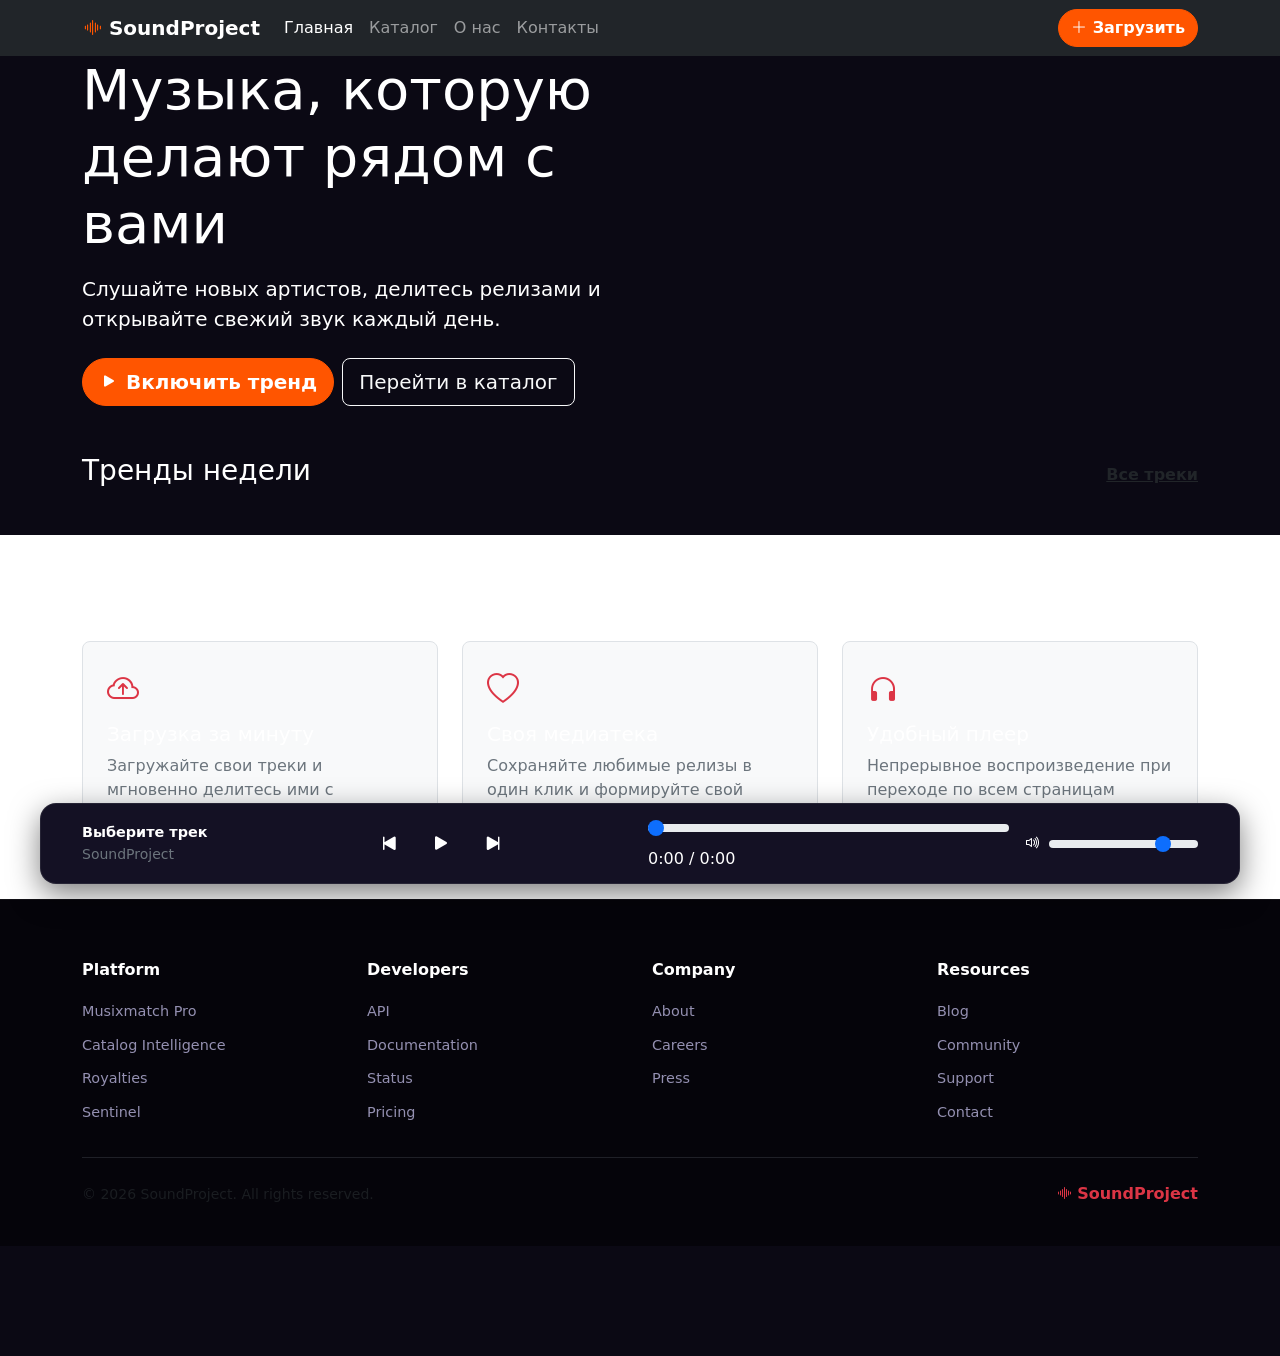
==== commit 8ce8f8a1: "PIDRIlA" ====
--- a/index.html
+++ b/index.html
@@ -95,29 +95,7 @@
         </section>
     </main>
 
-    <footer class="bg-dark text-light py-4 mt-5">
-        <div class="container">
-            <div class="row gy-3 align-items-center">
-                <div class="col-md-4 text-center text-md-start">
-                    <h5 class="fw-bold mb-0"><i class="bi bi-soundwave text-danger"></i> SoundProject</h5>
-                </div>
-                <div class="col-md-8 text-center text-md-end">
-                    <ul class="list-inline mb-0">
-                        <li class="list-inline-item me-3"><a href="index.html" class="text-light text-decoration-none">Главная</a></li>
-                        <li class="list-inline-item me-3"><a href="catalog.html" class="text-light text-decoration-none">Каталог</a></li>
-                        <li class="list-inline-item me-3"><a href="about.html" class="text-light text-decoration-none">О нас</a></li>
-                        <li class="list-inline-item"><a href="contacts.html" class="text-light text-decoration-none">Контакты</a></li>
-                    </ul>
-                </div>
-            </div>
-            <hr class="my-3 border-secondary">
-            <div class="row">
-                <div class="col text-center text-muted small">
-                    &copy; 2026 SoundProject. Все права защищены.
-                </div>
-            </div>
-        </div>
-    </footer>
+    
 
     <div class="modal fade" id="uploadModal" tabindex="-1" aria-labelledby="uploadModalLabel" aria-hidden="true">
         <div class="modal-dialog modal-dialog-centered">
@@ -205,5 +183,55 @@
             document.getElementById('heroPlay').addEventListener('click', () => SP.playTrack(1));
         });
     </script>
+    <footer class="site-footer">
+        <div class="container">
+            <div class="row g-4">
+                <div class="col-6 col-md-3">
+                    <h5>Platform</h5>
+                    <ul class="list-unstyled mb-0">
+                        <li><a href="catalog.html">Musixmatch Pro</a></li>
+                        <li><a href="catalog.html">Catalog Intelligence</a></li>
+                        <li><a href="catalog.html">Royalties</a></li>
+                        <li><a href="catalog.html">Sentinel</a></li>
+                    </ul>
+                </div>
+                <div class="col-6 col-md-3">
+                    <h5>Developers</h5>
+                    <ul class="list-unstyled mb-0">
+                        <li><a href="#">API</a></li>
+                        <li><a href="#">Documentation</a></li>
+                        <li><a href="#">Status</a></li>
+                        <li><a href="#">Pricing</a></li>
+                    </ul>
+                </div>
+                <div class="col-6 col-md-3">
+                    <h5>Company</h5>
+                    <ul class="list-unstyled mb-0">
+                        <li><a href="about.html">About</a></li>
+                        <li><a href="#">Careers</a></li>
+                        <li><a href="#">Press</a></li>
+                    </ul>
+                </div>
+                <div class="col-6 col-md-3">
+                    <h5>Resources</h5>
+                    <ul class="list-unstyled mb-0">
+                        <li><a href="#">Blog</a></li>
+                        <li><a href="#">Community</a></li>
+                        <li><a href="#">Support</a></li>
+                        <li><a href="contacts.html">Contact</a></li>
+                    </ul>
+                </div>
+            </div>
+            <hr class="border-secondary my-4 opacity-25">
+            <div class="row align-items-center">
+                <div class="col-md-6 text-center text-md-start text-muted small">
+                    &copy; 2026 SoundProject. All rights reserved.
+                </div>
+                <div class="col-md-6 text-center text-md-end">
+                    <span class="text-danger fw-bold"><i class="bi bi-soundwave"></i> SoundProject</span>
+                </div>
+            </div>
+        </div>
+    </footer>
 </body>
 </html>
--- a/css/custom.css
+++ b/css/custom.css
@@ -1,180 +1,164 @@
 :root {
-    --sp-paper: #f5f5f7;
-    --sp-ink: #1d1b2e;
-    --sp-accent: #ff5500;
-    --sp-soft: #ffe3d6;
-    --bs-body-font-family: 'Manrope',system-ui,sans-serif;
-    --bs-body-bg: var(--sp-paper);
-    --bs-body-color: var(--sp-ink)
+    --sp-bg: #0b0914; /* �����-���������� �������� ��� */
+    --sp-card-bg: #141124; /* ���� �������� */
+    --sp-ink: #ffffff; /* ����� ����� */
+    --sp-accent: #ff5500; /* ��������� ������ (������, ��������) */
+    --sp-muted: #9490b1; /* ��������� ����� */
+    --bs-body-bg: var(--sp-bg);
+    --bs-body-color: var(--sp-ink);
 }
 
 body {
-    padding-bottom: 96px
+    background-color: var(--sp-bg) !important;
+    color: var(--sp-ink) !important;
+    padding-bottom: 110px; /* ������ �����, ����� ������� �� ������������ ������� */
+    margin: 0;
 }
 
-h1, h2, h3 {
-    letter-spacing: -.02em;
-    font-weight: 800
+/* ��������� �����, ��������� �������� ��������� */
+h1, h2, h3, h4, h5, h6, .navbar-brand {
+    color: #fff !important;
+    font-weight: 800;
 }
 
-.navbar-brand {
-    font-weight: 800;
-    letter-spacing: -.03em
-}
-
-    .navbar-brand i {
-        color: var(--sp-accent)
+    .navbar-brand i, .text-accent {
+        color: var(--sp-accent) !important;
     }
 
+/* ������ */
 .btn-accent {
     background: var(--sp-accent);
     border-color: var(--sp-accent);
     color: #fff;
-    font-weight: 700
+    font-weight: 700;
+    border-radius: 50px;
 }
 
-    .btn-accent:hover, .btn-accent:focus {
-        background: #d94800;
-        border-color: #d94800;
-        color: #fff
+    .btn-accent:hover {
+        background: #e04b00;
+        border-color: #e04b00;
+        color: #fff;
     }
 
-.badge-genre {
-    background: var(--sp-soft);
-    color: #8a2e00;
-    font-weight: 600
+/* �������� ������ (��� �� ��������� 3) */
+.track-card {
+    background: transparent;
+    border: none;
+    border-radius: 12px;
+    overflow: hidden;
+    transition: transform 0.2s ease;
 }
 
-:focus-visible {
-    outline: 3px solid var(--sp-accent);
-    outline-offset: 2px
+    .track-card:hover {
+        transform: translateY(-4px);
+    }
+
+    .track-card .cover {
+        aspect-ratio: 1/1;
+        border-radius: 12px;
+        background-size: cover;
+        background-position: center;
+        position: relative;
+        background-color: #221e38;
+    }
+
+    .track-card h3 {
+        font-size: 0.95rem;
+        font-weight: 700;
+        margin-top: 8px;
+        margin-bottom: 2px;
+        color: #fff;
+        white-space: nowrap;
+        overflow: hidden;
+        text-overflow: ellipsis;
+    }
+
+    .track-card p {
+        font-size: 0.82rem;
+        color: var(--sp-muted);
+        white-space: nowrap;
+        overflow: hidden;
+        text-overflow: ellipsis;
+        margin-bottom: 0;
+    }
+
+/* ����� (��� �� ��������� 1: ������, ��� ����� ����� �����) */
+footer.site-footer {
+    background-color: #05040a !important;
+    color: #fff;
+    padding: 60px 0 40px 0;
+    margin-top: auto;
+    border-top: 1px solid rgba(255, 255, 255, 0.05);
 }
 
-/* Hero � ����� */
-.hero {
-    background: var(--sp-ink);
+    footer.site-footer h5, footer.site-footer h6 {
+        color: #fff;
+        font-weight: 700;
+        font-size: 1rem;
+        margin-bottom: 20px;
+    }
+
+    footer.site-footer ul li a {
+        color: var(--sp-muted);
+        text-decoration: none;
+        font-size: 0.9rem;
+        display: inline-block;
+        margin-bottom: 10px;
+        transition: color 0.2s;
+    }
+
+        footer.site-footer ul li a:hover {
+            color: #fff;
+        }
+
+/* ������ ����� (����� �� ����� ��������� 2: ������������ ��������� ���, ��������� ��������) */
+.global-player {
+    position: fixed;
+    bottom: 16px;
+    left: 16px;
+    right: 16px;
+    max-width: 1200px;
+    margin: 0 auto;
+    z-index: 1050;
+    background: #141124;
+    border: 1px solid rgba(255, 255, 255, 0.08);
+    border-radius: 16px;
+    padding: 12px 20px;
     color: #fff;
-    padding: 72px 0 56px;
-    overflow: hidden
+    box-shadow: 0 10px 30px rgba(0,0,0,0.5);
 }
 
-    .hero .lead {
-        max-width: 34em;
-        color: #cfcde0
-    }
-
-.wave {
-    display: flex;
-    align-items: center;
-    gap: 3px;
-    height: 220px
-}
-
-    .wave span {
-        flex: 1;
-        min-width: 3px;
-        border-radius: 3px;
-        background: var(--sp-accent);
-        height: var(--h);
-        opacity: .9;
-        transform-origin: center
-    }
-
-.is-playing .wave span {
-    animation: pulse .9s ease-in-out infinite alternate;
-    animation-delay: var(--d)
-}
-
-@keyframes pulse {
-    to {
-        transform: scaleY(.35)
-    }
-}
-
-/* �������� ������ */
-.track-card {
-    border: 0;
-    border-radius: 14px;
-    overflow: hidden;
-    box-shadow: 0 1px 0 rgba(29,27,46,.08)
-}
-
-.cover {
-    position: relative;
-    aspect-ratio: 16/10;
-    background: linear-gradient(135deg,hsl(var(--h),90%,55%),hsl(calc(var(--h) + 50),70%,28%))
-}
-
-    .cover::after {
-        content: "\F4DB";
-        font-family: bootstrap-icons;
-        position: absolute;
-        right: 14px;
-        top: 10px;
-        font-size: 1.6rem;
-        color: rgba(255,255,255,.55)
-    }
-
-.btn-play {
-    position: absolute;
-    left: 14px;
-    bottom: 14px;
-    width: 52px;
-    height: 52px;
-    border-radius: 50%;
-    background: #fff;
-    color: var(--sp-accent);
-    font-size: 1.5rem;
-    line-height: 1;
-    padding: 0
-}
-
-    .btn-play:hover {
-        background: var(--sp-accent);
-        color: #fff
-    }
-
-.btn-like {
-    color: var(--sp-ink)
-}
-
-    .btn-like.liked {
-        color: var(--sp-accent)
-    }
-
-/* ������ ����� */
-.global-player {
-    position: fixed;
-    bottom: 0;
-    left: 0;
-    right: 0;
-    z-index: 1030;
-    background: var(--sp-ink);
-    color: #fff;
-    padding: 12px 0
-}
-
-    .global-player .form-range {
-        --bs-body-bg: #fff
-    }
-
-    .global-player .btn {
-        color: #fff
+    .global-player .player-cover {
+        width: 48px;
+        height: 48px;
+        border-radius: 8px;
+        background-size: cover;
+        background-position: center;
+        background-color: #2a2545;
     }
 
     .global-player .player-title {
         font-weight: 700;
-        line-height: 1.2
+        font-size: 0.9rem;
+        color: #fff;
     }
 
-    .global-player .player-time {
-        font-variant-numeric: tabular-nums;
-        font-size: .8rem;
-        color: #cfcde0
+    .global-player .player-artist {
+        font-size: 0.75rem;
+        color: var(--sp-muted);
+    }
+    /* ������������ range-�������� ��� ��������� ���� */
+    .global-player input[type="range"] {
+        accent-color: var(--sp-accent);
+        cursor: pointer;
     }
 
-@media (prefers-reduced-motion:reduce) {
-    .is-playing .wave span {
-        animation: none
+    .global-player .btn {
+        color: #fff;
+        border: none;
+        background: transparent;
     }
-}
+
+        .global-player .btn:hover {
+            color: var(--sp-accent);
+        }
